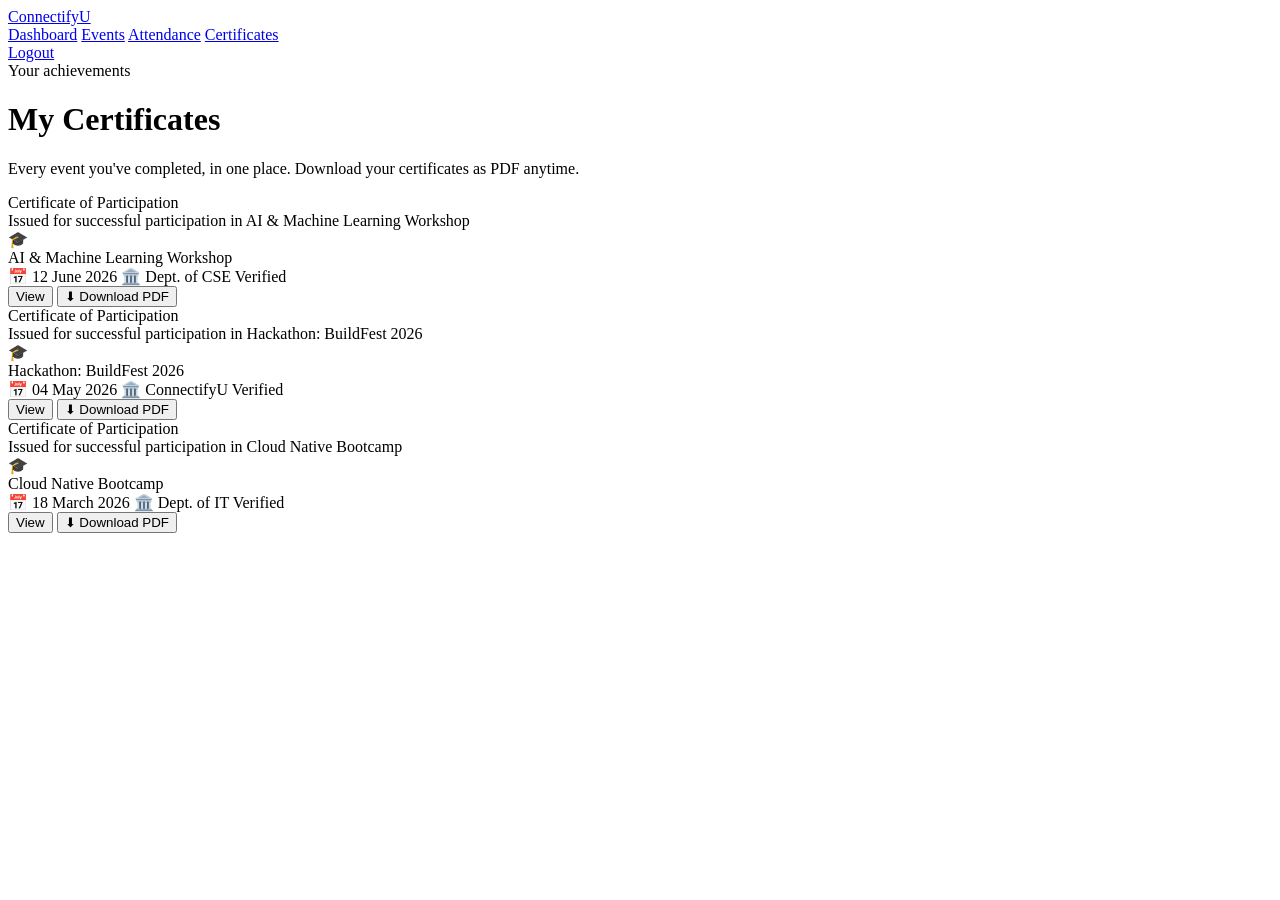
==== frontend/pages/certificates.html @ 4837ab47 "landing page" ====
<!DOCTYPE html>
<html lang="en">
<head>
  <meta charset="UTF-8" />
  <meta name="viewport" content="width=device-width, initial-scale=1.0" />
  <title>My Certificates — ConnectifyU</title>
  <link rel="preconnect" href="https://fonts.googleapis.com" />
  <link rel="preconnect" href="https://fonts.gstatic.com" crossorigin />
  <link href="https://fonts.googleapis.com/css2?family=Inter:wght@400;500;600;700&family=Playfair+Display:wght@600;700&display=swap" rel="stylesheet" />
  <link rel="stylesheet" href="../styles/forms.css" />
</head>
<body>
  <nav class="cc-nav">
    <a class="cc-brand" href="../index.html">
      <span class="cc-brand-dot"></span> ConnectifyU
    </a>
    <div class="cc-nav-links">
      <a href="./organiser-dashboard.html">Dashboard</a>
      <a href="./create-event.html">Events</a>
      <a href="./checkin.html">Attendance</a>
      <a class="active" href="./certificates.html">Certificates</a>
    </div>
    <div class="cc-nav-links">
      <a href="../index.html" class="cc-btn cc-btn-ghost cc-btn-sm" onclick="if(typeof auth!=='undefined')auth.logout()">Logout</a>
    </div>
  </nav>

  <main class="cc-page">
    <header class="cc-page-header">
      <div class="cc-eyebrow">Your achievements</div>
      <h1 class="cc-page-title">My Certificates</h1>
      <p class="cc-page-sub">
        Every event you've completed, in one place. Download your certificates as PDF anytime.
      </p>
    </header>

    <!-- Loading skeleton -->
    <div id="loadingState" class="cc-cert-list" aria-busy="true" aria-label="Loading certificates">
      <div class="cc-cert-card" style="gap:0">
        <div class="cc-skeleton" style="width:40px;height:40px;border-radius:50%;flex-shrink:0;margin-right:18px"></div>
        <div style="flex:1">
          <div class="cc-skeleton" style="height:16px;width:55%;margin-bottom:10px"></div>
          <div class="cc-skeleton" style="height:12px;width:35%"></div>
        </div>
        <div style="display:flex;gap:8px;flex-shrink:0">
          <div class="cc-skeleton" style="height:30px;width:52px;border-radius:8px"></div>
          <div class="cc-skeleton" style="height:30px;width:100px;border-radius:8px"></div>
        </div>
      </div>
      <div class="cc-cert-card" style="gap:0">
        <div class="cc-skeleton" style="width:40px;height:40px;border-radius:50%;flex-shrink:0;margin-right:18px"></div>
        <div style="flex:1">
          <div class="cc-skeleton" style="height:16px;width:65%;margin-bottom:10px"></div>
          <div class="cc-skeleton" style="height:12px;width:40%"></div>
        </div>
        <div style="display:flex;gap:8px;flex-shrink:0">
          <div class="cc-skeleton" style="height:30px;width:52px;border-radius:8px"></div>
          <div class="cc-skeleton" style="height:30px;width:100px;border-radius:8px"></div>
        </div>
      </div>
    </div>

    <!-- Certificate list -->
    <div id="certList" class="cc-cert-list" hidden aria-label="Certificate list"></div>

    <!-- Empty state — copy matches Requirement 7.2 exactly -->
    <div id="emptyState" class="cc-empty" hidden role="status">
      <div class="cc-empty-icon" aria-hidden="true">🎓</div>
      <div class="cc-empty-title">No certificates yet</div>
      <p class="cc-empty-text">
        Attend and complete an event to earn your first certificate. They'll show up right here.
      </p>
    </div>
  </main>

  <!-- Certificate preview modal -->
  <div id="certModal" class="cc-cert-modal-overlay" hidden role="dialog"
       aria-modal="true" aria-labelledby="certModalTitle">
    <div class="cc-cert-modal">
      <div class="cc-cert-modal-header">
        <span class="cc-cert-modal-title" id="certModalTitle">Certificate Preview</span>
        <button class="cc-cert-modal-close" onclick="closeCertModal()"
                aria-label="Close certificate preview">✕</button>
      </div>
      <div class="cc-cert-modal-body" id="certModalBody"></div>
    </div>
  </div>

  <div id="toast" class="cc-toast" role="status" aria-live="polite"></div>

  <script src="../scripts/api.js"></script>
  <script src="../scripts/auth.js"></script>
  <script>
    const MOCK = true;
    const MOCK_DATA = [
      { id: 'c1', event_title: 'AI & Machine Learning Workshop', event_date: '12 June 2026', issuing_dept: 'Dept. of CSE', cert_id: 'CERT-2026-001' },
      { id: 'c2', event_title: 'Hackathon: BuildFest 2026',      event_date: '04 May 2026',  issuing_dept: 'ConnectifyU',  cert_id: 'CERT-2026-002' },
      { id: 'c3', event_title: 'Cloud Native Bootcamp',          event_date: '18 March 2026', issuing_dept: 'Dept. of IT', cert_id: 'CERT-2026-003' },
    ];

    function showToast(msg, type) {
      const t = document.getElementById('toast');
      if (!t) return;
      t.textContent = msg;
      t.className = 'cc-toast show' + (type ? ' ' + type : '');
      clearTimeout(t._tid);
      t._tid = setTimeout(() => { t.className = 'cc-toast'; }, 3000);
    }

    async function load() {
      const loading = document.getElementById('loadingState');
      const list    = document.getElementById('certList');
      const empty   = document.getElementById('emptyState');

      loading.hidden = false;
      list.hidden    = true;
      empty.hidden   = true;

      let certs = [];
      try {
        if (MOCK) {
          await new Promise(r => setTimeout(r, 600));
          certs = MOCK_DATA;
        } else {
          /* When api.js is wired: certs = await api.get('/api/certificates'); */
          const token = typeof auth !== 'undefined' ? auth.getToken() : null;
          const res = await fetch('/api/certificates', {
            headers: token ? { 'Authorization': 'Bearer ' + token } : {}
          });
          if (!res.ok) throw new Error('Failed to load certificates');
          certs = await res.json();
        }
      } catch (err) {
        console.error(err);
        showToast('Could not load certificates.', 'error');
        certs = [];
      } finally {
        loading.hidden = true;
      }

      if (!certs.length) {
        empty.hidden = false;
        return;
      }

      list.hidden = false;
      list.innerHTML = certs.map(c => {
        const downloadUrl = MOCK ? '#' : `/api/certificates/${c.id}/download`;
        const viewUrl     = downloadUrl;
        return `
          <article class="cc-cert-card" aria-label="Certificate for ${c.event_title}">
            <div class="cc-cert-overlay" aria-hidden="true">
              <div class="cc-cert-overlay-title">Certificate of Participation</div>
              <div class="cc-cert-overlay-desc">Issued for successful participation in ${escHtml(c.event_title)}</div>
            </div>
            <div class="cc-cert-icon" aria-hidden="true">🎓</div>
            <div class="cc-cert-body">
              <div class="cc-cert-event">${escHtml(c.event_title)}</div>
              <div class="cc-cert-meta">
                <span>📅 ${escHtml(c.event_date || c.event_date)}</span>
                ${c.issuing_dept ? `<span>🏛️ ${escHtml(c.issuing_dept)}</span>` : ''}
                <span class="cc-badge">Verified</span>
              </div>
            </div>
            <div class="cc-cert-actions">
              <button
                class="cc-btn cc-btn-ghost cc-btn-sm"
                onclick="viewCert('${c.id}', '${escAttr(viewUrl)}')"
                aria-label="View certificate for ${escAttr(c.event_title)}">
                View
              </button>
              <button
                class="cc-btn cc-btn-primary cc-btn-sm"
                onclick="downloadCert('${c.id}', '${escAttr(c.cert_id || c.id)}', '${escAttr(downloadUrl)}')"
                aria-label="Download PDF for ${escAttr(c.event_title)}">
                ⬇ Download PDF
              </button>
            </div>
          </article>
        `;
      }).join('');
    }

    function viewCert(id, url) {
      const modal   = document.getElementById('certModal');
      const body    = document.getElementById('certModalBody');
      const titleEl = document.getElementById('certModalTitle');
      if (!modal) return;

      if (MOCK) {
        const cert = MOCK_DATA.find(c => c.id === id);
        titleEl.textContent = cert ? cert.event_title : 'Certificate Preview';
        body.innerHTML = `
          <div class="cc-cert-mock-preview">
            <div class="cert-icon">🎓</div>
            <div class="cert-title">${cert ? escHtml(cert.event_title) : 'Certificate of Completion'}</div>
            <div class="cert-meta">
              ${cert ? `📅 ${escHtml(cert.event_date)}<br>` : ''}
              ${cert && cert.issuing_dept ? `🏛️ ${escHtml(cert.issuing_dept)}<br>` : ''}
              ${cert ? `<span style="color:var(--c-primary);font-weight:600;margin-top:8px;display:inline-block">${escHtml(cert.cert_id)}</span>` : ''}
            </div>
          </div>`;
      } else {
        titleEl.textContent = 'Certificate Preview';
        body.innerHTML = `<iframe src="${escAttr(url)}" title="Certificate PDF preview"></iframe>`;
      }

      /* Show modal */
      modal.hidden = false;
      modal.classList.add('is-open');
      document.body.style.overflow = 'hidden';

      /* Focus close button for accessibility */
      const closeBtn = modal.querySelector('.cc-cert-modal-close');
      if (closeBtn) setTimeout(() => closeBtn.focus(), 50);
    }

    function closeCertModal() {
      const modal = document.getElementById('certModal');
      if (!modal) return;
      modal.hidden = true;
      modal.classList.remove('is-open');
      document.body.style.overflow = '';
    }

    /* Wire up overlay click and ESC — runs after DOM is ready */
    (function initModalListeners() {
      const modal = document.getElementById('certModal');
      if (!modal) return;

      /* Overlay click: close only when clicking the dark backdrop, not the modal box */
      modal.addEventListener('click', function (e) {
        if (e.target === modal) closeCertModal();
      });

      /* ESC key */
      document.addEventListener('keydown', function (e) {
        if (e.key === 'Escape' && !modal.hidden) {
          e.preventDefault();
          closeCertModal();
        }
      });
    })();

    function downloadCert(id, certId, url) {
      if (MOCK) { showToast('Download coming soon (mock)', ''); return; }
      /* Trigger browser download via hidden anchor */
      const a = document.createElement('a');
      a.href     = url;
      a.download = certId + '.pdf';
      document.body.appendChild(a);
      a.click();
      document.body.removeChild(a);
    }

    function escHtml(s) {
      return String(s).replace(/&/g,'&amp;').replace(/</g,'&lt;')
                      .replace(/>/g,'&gt;').replace(/"/g,'&quot;');
    }
    function escAttr(s) {
      return String(s).replace(/'/g,'&#39;').replace(/"/g,'&quot;');
    }

    load();
  </script>
</body>
</html>
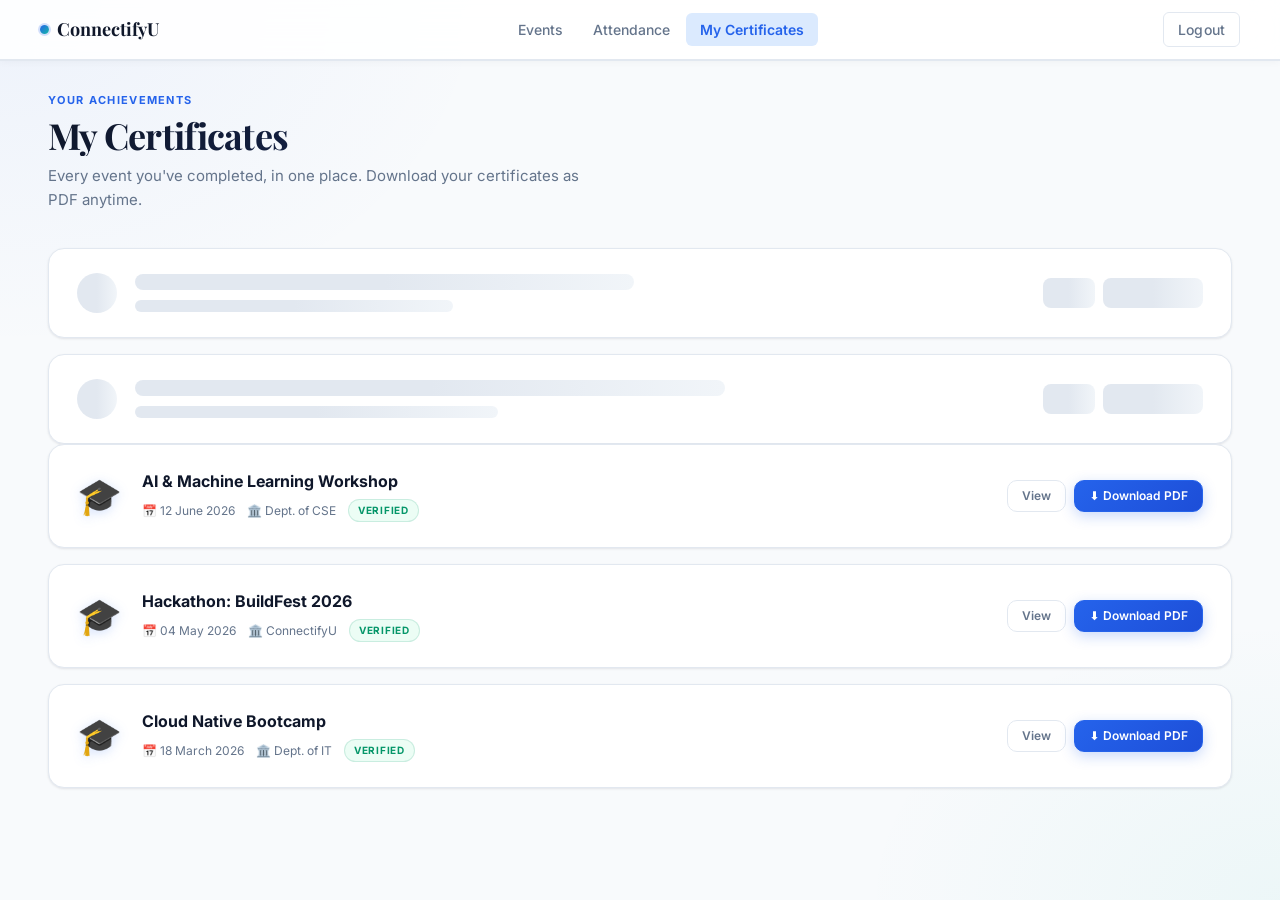
==== commit 0b8f471f: "i have added organiser dashboard and also depatch report and create event                           " ====
--- a/frontend/pages/certificates.html
+++ b/frontend/pages/certificates.html
@@ -15,10 +15,9 @@
       <span class="cc-brand-dot"></span> ConnectifyU
     </a>
     <div class="cc-nav-links">
-      <a href="./organiser-dashboard.html">Dashboard</a>
-      <a href="./create-event.html">Events</a>
+      <a href="../index.html">Events</a>
       <a href="./checkin.html">Attendance</a>
-      <a class="active" href="./certificates.html">Certificates</a>
+      <a class="active" href="./certificates.html">My Certificates</a>
     </div>
     <div class="cc-nav-links">
       <a href="../index.html" class="cc-btn cc-btn-ghost cc-btn-sm" onclick="if(typeof auth!=='undefined')auth.logout()">Logout</a>
--- a/frontend/styles/forms.css
+++ b/frontend/styles/forms.css
@@ -0,0 +1,975 @@
+/* ============================================================
+   ConnectifyU — Base Design System (forms.css)
+   Color tokens, typography, nav, page layout, cards,
+   stats, tables, buttons, form controls, badges, toasts.
+   All other stylesheets (dashboard.css, events.css) build on top.
+   ============================================================ */
+
+/* ---------- Reset ---------- */
+*, *::before, *::after { box-sizing: border-box; margin: 0; padding: 0; }
+a { color: inherit; text-decoration: none; }
+button { font: inherit; cursor: pointer; }
+img { display: block; max-width: 100%; }
+
+/* ---------- Design tokens ---------- */
+:root {
+  /* Brand palette */
+  --c-primary:       #2563EB;
+  --c-primary-dark:  #1D4ED8;
+  --c-primary-light: #DBEAFE;
+  --c-secondary:     #14B8A6;
+  --c-secondary-dark:#0D9488;
+  --c-accent:        #8B5CF6;
+  --c-accent-bg:     #EDE9FE;
+  --c-deep:          #0F172A;
+
+  /* Surfaces & borders */
+  --c-bg:      #F8FAFC;
+  --c-surface: #FFFFFF;
+  --c-border:  #E2E8F0;
+
+  /* Text */
+  --c-text:       #0F172A;
+  --c-text-muted: #64748B;
+
+  /* Semantic */
+  --c-success:    #059669;
+  --c-success-bg: #ECFDF5;
+  --c-danger:     #DC2626;
+  --c-danger-bg:  #FEF2F2;
+  --c-warning:    #D97706;
+  --c-warning-bg: #FFFBEB;
+  --c-info:       #2563EB;
+  --c-info-bg:    #EFF6FF;
+
+  /* Radii */
+  --radius-sm: 6px;
+  --radius-md: 10px;
+  --radius-lg: 16px;
+  --radius-xl: 22px;
+
+  /* Shadows */
+  --shadow-sm:      0 1px 3px rgba(15,23,42,.06), 0 1px 2px rgba(15,23,42,.04);
+  --shadow-md:      0 4px 16px rgba(15,23,42,.08), 0 2px 6px rgba(15,23,42,.04);
+  --shadow-lg:      0 12px 32px rgba(15,23,42,.10), 0 4px 12px rgba(15,23,42,.06);
+  --shadow-primary: 0 4px 14px rgba(37,99,235,.25);
+  --shadow-teal:    0 4px 14px rgba(20,184,166,.25);
+
+  /* Typography */
+  --font-display: 'Playfair Display', Georgia, serif;
+  --font-body:    'Inter', system-ui, sans-serif;
+}
+
+/* ---------- Base ---------- */
+html { font-size: 16px; -webkit-font-smoothing: antialiased; }
+body {
+  font-family: var(--font-body);
+  background: var(--c-bg);
+  color: var(--c-text);
+  line-height: 1.5;
+  min-height: 100vh;
+  background-image:
+    radial-gradient(ellipse 700px 500px at 0% 0%, rgba(37,99,235,.05) 0%, transparent 70%),
+    radial-gradient(ellipse 600px 400px at 100% 100%, rgba(20,184,166,.05) 0%, transparent 70%);
+  background-attachment: fixed;
+}
+
+/* ---------- Navigation ---------- */
+.cc-nav {
+  position: sticky;
+  top: 0;
+  z-index: 100;
+  background: rgba(255,255,255,.88);
+  backdrop-filter: blur(16px);
+  -webkit-backdrop-filter: blur(16px);
+  border-bottom: 1px solid var(--c-border);
+  display: flex;
+  align-items: center;
+  justify-content: space-between;
+  gap: 24px;
+  padding: 0 40px;
+  height: 60px;
+  box-shadow: 0 1px 0 var(--c-border), 0 2px 8px rgba(15,23,42,.04);
+}
+
+.cc-brand {
+  font-family: var(--font-display);
+  font-size: 18px;
+  font-weight: 700;
+  color: var(--c-deep);
+  display: flex;
+  align-items: center;
+  gap: 8px;
+  white-space: nowrap;
+  flex-shrink: 0;
+}
+
+.cc-brand-dot {
+  width: 9px;
+  height: 9px;
+  border-radius: 50%;
+  background: linear-gradient(135deg, var(--c-primary), var(--c-secondary));
+  display: inline-block;
+  flex-shrink: 0;
+  box-shadow: 0 0 0 2px rgba(37,99,235,.2);
+}
+
+.cc-nav-links {
+  display: flex;
+  align-items: center;
+  gap: 2px;
+}
+
+.cc-nav-links a {
+  font-size: 14px;
+  font-weight: 500;
+  color: var(--c-text-muted);
+  padding: 6px 14px;
+  border-radius: var(--radius-sm);
+  transition: color .15s, background .15s;
+}
+.cc-nav-links a:hover  { color: var(--c-deep); background: var(--c-primary-light); }
+.cc-nav-links a.active {
+  color: var(--c-primary);
+  background: var(--c-primary-light);
+  font-weight: 600;
+}
+
+/* ---------- Page shell ---------- */
+.cc-page {
+  width: 100%;
+  max-width: 100%;
+  padding: 32px 48px 72px;
+}
+
+/* ---------- Page header ---------- */
+.cc-page-header { margin-bottom: 36px; }
+
+.cc-eyebrow {
+  font-size: 11px;
+  font-weight: 700;
+  text-transform: uppercase;
+  letter-spacing: 0.12em;
+  color: var(--c-primary);
+  margin-bottom: 6px;
+}
+
+.cc-page-title {
+  font-family: var(--font-display);
+  font-size: 36px;
+  font-weight: 700;
+  line-height: 1.15;
+  letter-spacing: -0.02em;
+  background: linear-gradient(135deg, var(--c-deep) 0%, #1e3a8a 100%);
+  -webkit-background-clip: text;
+  -webkit-text-fill-color: transparent;
+  background-clip: text;
+}
+
+.cc-page-sub {
+  font-size: 15px;
+  color: var(--c-text-muted);
+  margin-top: 8px;
+  max-width: 560px;
+  line-height: 1.6;
+}
+
+/* ---------- Cards ---------- */
+.cc-card {
+  background: var(--c-surface);
+  border: 1px solid var(--c-border);
+  border-radius: var(--radius-lg);
+  padding: 28px;
+  box-shadow: var(--shadow-sm);
+  margin-bottom: 20px;
+  transition: box-shadow .2s ease, transform .2s ease;
+}
+.cc-card:hover { box-shadow: var(--shadow-md); }
+
+.cc-card-title {
+  font-family: var(--font-display);
+  font-size: 20px;
+  font-weight: 600;
+  color: var(--c-deep);
+  margin-bottom: 4px;
+}
+
+.cc-card-sub {
+  font-size: 13px;
+  color: var(--c-text-muted);
+  margin-bottom: 20px;
+  line-height: 1.6;
+}
+
+/* ---------- Stat boxes ---------- */
+.cc-stats {
+  display: grid;
+  grid-template-columns: repeat(auto-fit, minmax(180px, 1fr));
+  gap: 16px;
+  margin-bottom: 24px;
+}
+
+.cc-stat {
+  background: var(--c-surface);
+  border: 1px solid var(--c-border);
+  border-radius: var(--radius-lg);
+  padding: 22px 24px;
+  box-shadow: var(--shadow-sm);
+  position: relative;
+  overflow: hidden;
+  transition: box-shadow .2s ease, transform .2s ease;
+}
+.cc-stat:hover { box-shadow: var(--shadow-md); transform: translateY(-2px); }
+.cc-stat::before {
+  content: "";
+  position: absolute;
+  left: 0; top: 0; bottom: 0;
+  width: 4px;
+  background: linear-gradient(180deg, var(--c-primary), var(--c-secondary));
+}
+.cc-stat.stat-teal::before   { background: linear-gradient(180deg, var(--c-secondary), #06b6d4); }
+.cc-stat.stat-purple::before { background: linear-gradient(180deg, var(--c-accent), #6366f1); }
+.cc-stat.stat-green::before  { background: linear-gradient(180deg, var(--c-success), #10b981); }
+
+.cc-stat-label {
+  font-size: 11px;
+  font-weight: 700;
+  text-transform: uppercase;
+  letter-spacing: 0.09em;
+  color: var(--c-text-muted);
+  margin-bottom: 10px;
+}
+.cc-stat-value {
+  font-family: var(--font-display);
+  font-size: 34px;
+  font-weight: 700;
+  color: var(--c-deep);
+  line-height: 1;
+}
+.cc-stat-delta { font-size: 11px; color: var(--c-success); margin-top: 8px; font-weight: 500; }
+
+/* ---------- Table ---------- */
+.cc-table-wrap {
+  border: 1px solid var(--c-border);
+  border-radius: var(--radius-lg);
+  overflow: hidden;
+  box-shadow: var(--shadow-sm);
+}
+
+.cc-table { width: 100%; border-collapse: collapse; }
+
+.cc-table th {
+  background: #F8FAFC;
+  font-size: 11px;
+  font-weight: 700;
+  text-transform: uppercase;
+  letter-spacing: 0.07em;
+  color: var(--c-text-muted);
+  padding: 12px 20px;
+  text-align: left;
+  border-bottom: 1px solid var(--c-border);
+}
+.cc-table td {
+  padding: 14px 20px;
+  font-size: 14px;
+  border-bottom: 1px solid var(--c-border);
+  vertical-align: middle;
+}
+.cc-table tbody tr:last-child td { border-bottom: none; }
+.cc-table tbody tr:hover { background: #F8FAFC; transition: background .12s; }
+.cc-table .row-title { font-weight: 600; color: var(--c-deep); }
+
+/* ---------- Buttons ---------- */
+.cc-btn {
+  display: inline-flex;
+  align-items: center;
+  justify-content: center;
+  gap: 6px;
+  font-size: 14px;
+  font-weight: 600;
+  padding: 10px 20px;
+  border-radius: var(--radius-md);
+  border: 1px solid transparent;
+  cursor: pointer;
+  transition: all 0.2s cubic-bezier(0.4, 0, 0.2, 1);
+  white-space: nowrap;
+  text-decoration: none;
+  letter-spacing: 0.01em;
+}
+
+.cc-btn-primary {
+  background: linear-gradient(135deg, var(--c-primary) 0%, #1D4ED8 100%);
+  color: #fff;
+  border-color: var(--c-primary);
+  box-shadow: var(--shadow-primary);
+}
+.cc-btn-primary:hover {
+  background: linear-gradient(135deg, var(--c-primary-dark) 0%, #1e40af 100%);
+  border-color: var(--c-primary-dark);
+  box-shadow: 0 6px 20px rgba(37,99,235,.35);
+  transform: translateY(-2px);
+}
+.cc-btn-primary:active { transform: translateY(0); }
+
+.cc-btn-ghost {
+  background: transparent;
+  color: var(--c-text-muted);
+  border-color: var(--c-border);
+}
+.cc-btn-ghost:hover {
+  background: var(--c-primary-light);
+  border-color: rgba(37,99,235,.3);
+  color: var(--c-primary);
+  transform: translateY(-2px);
+}
+.cc-btn-ghost:active { transform: translateY(0); }
+
+.cc-btn-teal {
+  background: linear-gradient(135deg, var(--c-secondary) 0%, var(--c-secondary-dark) 100%);
+  color: #fff;
+  border-color: var(--c-secondary);
+  box-shadow: var(--shadow-teal);
+}
+.cc-btn-teal:hover {
+  box-shadow: 0 6px 20px rgba(20,184,166,.35);
+  transform: translateY(-2px);
+}
+
+.cc-btn-sm { font-size: 12px; padding: 6px 14px; }
+
+.cc-btn:disabled {
+  opacity: 0.45;
+  cursor: not-allowed;
+  pointer-events: none;
+  transform: none;
+  box-shadow: none;
+}
+
+/* ---------- Loading button spinner ---------- */
+.cc-btn.loading {
+  position: relative;
+  color: transparent !important;
+  pointer-events: none;
+  transform: none !important;
+}
+.cc-btn.loading::after {
+  content: "";
+  position: absolute;
+  width: 15px; height: 15px;
+  border: 2px solid rgba(255,255,255,.35);
+  border-top-color: #fff;
+  border-radius: 50%;
+  animation: cc-spin .55s linear infinite;
+}
+.cc-btn-ghost.loading::after {
+  border-color: rgba(37,99,235,.2);
+  border-top-color: var(--c-primary);
+}
+
+/* ---------- Icon buttons ----------
+   .icon-btn  = class used in JS-generated HTML (organiser.js)
+   .cc-icon-btn = design-system name
+   Single definition covers both — no duplication in dashboard.css. ---------- */
+.icon-btn,
+.cc-icon-btn {
+  width: 32px; height: 32px;
+  border-radius: var(--radius-sm);
+  border: 1px solid var(--c-border);
+  background: var(--c-surface);
+  color: var(--c-text-muted);
+  display: inline-flex;
+  align-items: center;
+  justify-content: center;
+  cursor: pointer;
+  transition: all .15s ease;
+  font-size: 14px;
+}
+.icon-btn:hover,
+.cc-icon-btn:hover {
+  border-color: var(--c-primary);
+  color: var(--c-primary);
+  background: var(--c-primary-light);
+  transform: scale(1.05);
+}
+.icon-btn.danger:hover,
+.cc-icon-btn.danger:hover {
+  border-color: var(--c-danger);
+  color: var(--c-danger);
+  background: var(--c-danger-bg);
+}
+.cc-icon-btn[aria-pressed="true"] {
+  border-color: var(--c-primary);
+  color: var(--c-primary);
+  background: var(--c-primary-light);
+}
+
+/* ---------- Form elements ---------- */
+.cc-form-grid {
+  display: grid;
+  grid-template-columns: repeat(2, 1fr);
+  gap: 20px;
+}
+
+.cc-field { display: flex; flex-direction: column; gap: 6px; }
+.cc-field.full { grid-column: 1 / -1; }
+
+.cc-label {
+  font-size: 13px;
+  font-weight: 600;
+  color: var(--c-text);
+  letter-spacing: 0.01em;
+}
+.cc-label .req { color: var(--c-primary); margin-left: 2px; }
+
+.cc-input,
+.cc-select,
+.cc-textarea {
+  width: 100%;
+  font-family: var(--font-body);
+  font-size: 14px;
+  color: var(--c-text);
+  background: var(--c-surface);
+  border: 1.5px solid var(--c-border);
+  border-radius: var(--radius-md);
+  padding: 10px 14px;
+  transition: border-color .15s, box-shadow .15s, background .15s;
+  outline: none;
+}
+.cc-input:focus,
+.cc-select:focus,
+.cc-textarea:focus {
+  border-color: var(--c-primary);
+  box-shadow: 0 0 0 4px rgba(37,99,235,.15);
+  background: #FAFCFF;
+}
+.cc-input:hover:not(:focus),
+.cc-select:hover:not(:focus),
+.cc-textarea:hover:not(:focus) {
+  border-color: #cbd5e1;
+}
+.cc-input.invalid,
+.cc-select.invalid,
+.cc-textarea.invalid {
+  border-color: var(--c-danger);
+  box-shadow: 0 0 0 4px rgba(220,38,38,.12);
+}
+
+.cc-select {
+  appearance: none;
+  background-image: url("data:image/svg+xml,%3Csvg xmlns='http://www.w3.org/2000/svg' width='12' height='8' fill='none'%3E%3Cpath d='M1 1l5 5 5-5' stroke='%2364748B' stroke-width='1.5' stroke-linecap='round' stroke-linejoin='round'/%3E%3C/svg%3E");
+  background-repeat: no-repeat;
+  background-position: right 14px center;
+  padding-right: 38px;
+  cursor: pointer;
+}
+
+.cc-textarea { resize: vertical; min-height: 90px; line-height: 1.6; }
+
+.cc-hint {
+  font-size: 12px;
+  color: var(--c-text-muted);
+  margin-top: 2px;
+}
+
+.cc-error-msg {
+  font-size: 12px;
+  color: var(--c-danger);
+  display: none;
+  align-items: center;
+  gap: 5px;
+  margin-top: 3px;
+  font-weight: 500;
+}
+.cc-error-msg::before { content: "⚠ "; }
+
+.cc-field.has-error .cc-error-msg { display: flex; }
+.cc-field.has-error .cc-input,
+.cc-field.has-error .cc-select,
+.cc-field.has-error .cc-textarea {
+  border-color: var(--c-danger);
+  box-shadow: 0 0 0 4px rgba(220,38,38,.12);
+}
+
+/* ---------- Form actions footer ---------- */
+.cc-form-actions {
+  display: flex;
+  justify-content: flex-end;
+  gap: 10px;
+  margin-top: 28px;
+  padding-top: 20px;
+  border-top: 1px solid var(--c-border);
+  align-items: center;
+}
+
+/* ---------- File upload ---------- */
+.cc-upload {
+  display: flex;
+  flex-direction: column;
+  align-items: center;
+  justify-content: center;
+  gap: 8px;
+  border: 2px dashed var(--c-border);
+  border-radius: var(--radius-lg);
+  padding: 44px 24px;
+  cursor: pointer;
+  transition: border-color .15s, background .15s;
+  text-align: center;
+  background: #FAFCFF;
+}
+.cc-upload:hover {
+  border-color: var(--c-primary);
+  background: var(--c-primary-light);
+}
+.cc-upload input { display: none; }
+.cc-upload-icon { font-size: 32px; }
+.cc-upload-text { font-size: 14px; font-weight: 600; color: var(--c-deep); }
+.cc-upload-hint { font-size: 12px; color: var(--c-text-muted); }
+
+.cc-poster-preview {
+  display: none;
+  margin-top: 16px;
+  max-height: 220px;
+  border-radius: var(--radius-md);
+  border: 1px solid var(--c-border);
+  object-fit: cover;
+  box-shadow: var(--shadow-sm);
+  width: 100%;
+}
+
+/* ---------- Speaker row ---------- */
+.cc-speaker-row {
+  display: flex;
+  gap: 20px;
+  align-items: flex-start;
+}
+
+.cc-speaker-avatar {
+  width: 80px;
+  height: 80px;
+  flex-shrink: 0;
+  border-radius: 50%;
+  border: 2px dashed var(--c-border);
+  display: flex;
+  align-items: center;
+  justify-content: center;
+  font-size: 11px;
+  color: var(--c-text-muted);
+  cursor: pointer;
+  text-align: center;
+  overflow: hidden;
+  transition: border-color .15s, background .15s;
+}
+.cc-speaker-avatar:hover {
+  border-color: var(--c-primary);
+  background: var(--c-primary-light);
+}
+
+/* ---------- Progress bar ---------- */
+.cc-progress {
+  height: 8px;
+  background: #E2E8F0;
+  border-radius: 99px;
+  overflow: hidden;
+}
+.cc-progress-fill {
+  height: 100%;
+  background: linear-gradient(90deg, var(--c-primary) 0%, var(--c-secondary) 100%);
+  border-radius: 99px;
+  transition: width .5s cubic-bezier(0.4, 0, 0.2, 1);
+}
+
+/* ---------- Status badges (.cc-badge) ---------- */
+.cc-badge {
+  font-size: 10px;
+  font-weight: 700;
+  text-transform: uppercase;
+  letter-spacing: 0.07em;
+  padding: 3px 9px;
+  border-radius: 99px;
+  background: var(--c-success-bg);
+  color: var(--c-success);
+  border: 1px solid rgba(5,150,105,.15);
+}
+
+/* ---------- Status pills ----------
+   .status     = class emitted by organiser.js (JS-generated HTML)
+   .cc-status  = design-system name
+   Single definition covers both — no duplication in dashboard.css. ---------- */
+.status,
+.cc-status {
+  font-size: 11px;
+  font-weight: 700;
+  text-transform: uppercase;
+  letter-spacing: 0.07em;
+  padding: 4px 10px;
+  border-radius: 99px;
+  display: inline-flex;
+  align-items: center;
+  gap: 5px;
+}
+.status::before,
+.cc-status::before {
+  content: "";
+  width: 6px; height: 6px;
+  border-radius: 50%;
+  background: currentColor;
+  flex-shrink: 0;
+}
+.status.live,
+.cc-status.live     { background: var(--c-success-bg); color: var(--c-success); border: 1px solid rgba(5,150,105,.2); }
+.status.upcoming,
+.cc-status.upcoming { background: var(--c-info-bg);    color: var(--c-info);    border: 1px solid rgba(37,99,235,.2); }
+.status.ended,
+.cc-status.ended    { background: #F1F5F9; color: var(--c-text-muted); border: 1px solid var(--c-border); }
+.status.draft,
+.cc-status.draft    { background: var(--c-warning-bg); color: var(--c-warning); border: 1px solid rgba(217,119,6,.2); }
+.status.cancelled,
+.cc-status.cancelled{ background: var(--c-danger-bg);  color: var(--c-danger);  border: 1px solid rgba(220,38,38,.2); }
+.status.live::before,
+.cc-status.live::before { animation: cc-pulse 1.5s ease-in-out infinite; }
+
+/* ---------- Toast ---------- */
+.cc-toast {
+  position: fixed;
+  bottom: 28px;
+  left: 50%;
+  transform: translateX(-50%) translateY(16px);
+  background: #0F172A;
+  color: #fff;
+  font-size: 14px;
+  font-weight: 500;
+  padding: 13px 24px;
+  border-radius: var(--radius-lg);
+  box-shadow: 0 8px 24px rgba(15,23,42,.2);
+  opacity: 0;
+  pointer-events: none;
+  transition: opacity .22s cubic-bezier(0.4,0,0.2,1), transform .22s cubic-bezier(0.4,0,0.2,1);
+  white-space: nowrap;
+  z-index: 9999;
+  letter-spacing: 0.01em;
+}
+.cc-toast.show    { opacity: 1; transform: translateX(-50%) translateY(0); }
+.cc-toast.success { background: linear-gradient(135deg, var(--c-success), #10b981); }
+.cc-toast.error   { background: linear-gradient(135deg, var(--c-danger), #ef4444); }
+
+/* ---------- Empty state ---------- */
+.cc-empty {
+  text-align: center;
+  padding: 64px 24px;
+  color: var(--c-text-muted);
+}
+.cc-empty-icon  { font-size: 48px; margin-bottom: 16px; }
+.cc-empty-title { font-family: var(--font-display); font-size: 22px; color: var(--c-deep); margin-bottom: 8px; }
+.cc-empty-text  { font-size: 14px; max-width: 360px; margin: 0 auto; }
+
+/* ---------- Skeleton loading ---------- */
+.cc-skeleton {
+  background: linear-gradient(90deg, #E2E8F0 25%, #F1F5F9 50%, #E2E8F0 75%);
+  background-size: 200% 100%;
+  animation: cc-shimmer 1.4s ease-in-out infinite;
+  border-radius: var(--radius-md);
+  display: block;
+}
+
+/* ---------- Certificates ---------- */
+.cc-cert-list { display: flex; flex-direction: column; gap: 16px; }
+
+.cc-cert-card {
+  background: var(--c-surface);
+  border: 1px solid var(--c-border);
+  border-radius: var(--radius-lg);
+  padding: 24px 28px;
+  display: flex;
+  align-items: center;
+  gap: 20px;
+  box-shadow: var(--shadow-sm);
+  transition: box-shadow .25s ease, transform .25s ease, border-color .25s ease, filter .25s ease;
+  cursor: default;
+  position: relative;
+  overflow: hidden;
+}
+.cc-cert-card:hover {
+  box-shadow: 0 8px 28px rgba(37,99,235,.14), 0 2px 8px rgba(15,23,42,.06);
+  border-color: rgba(37,99,235,.3);
+  transform: scale(1.02);
+  filter: brightness(1.02);
+}
+
+.cc-cert-icon {
+  font-size: 36px;
+  flex-shrink: 0;
+  filter: drop-shadow(0 2px 6px rgba(37,99,235,.2));
+  transition: transform .25s ease;
+}
+.cc-cert-card:hover .cc-cert-icon { transform: scale(1.15) rotate(-4deg); }
+
+.cc-cert-body   { flex: 1; min-width: 0; }
+.cc-cert-event  { font-weight: 700; color: var(--c-deep); font-size: 16px; margin-bottom: 6px; }
+.cc-cert-meta   { display: flex; align-items: center; gap: 12px; flex-wrap: wrap; font-size: 12px; color: var(--c-text-muted); }
+.cc-cert-actions{ display: flex; gap: 8px; flex-shrink: 0; z-index: 2; position: relative; }
+
+/* Hover overlay */
+.cc-cert-overlay {
+  position: absolute;
+  inset: 0;
+  background: linear-gradient(135deg, rgba(15,23,42,.82) 0%, rgba(30,58,138,.78) 100%);
+  display: flex;
+  flex-direction: column;
+  align-items: center;
+  justify-content: center;
+  gap: 6px;
+  padding: 20px 28px;
+  opacity: 0;
+  transition: opacity .25s ease;
+  pointer-events: none;
+  border-radius: inherit;
+  z-index: 1;
+}
+.cc-cert-card:hover .cc-cert-overlay { opacity: 1; }
+.cc-cert-overlay-title {
+  font-family: var(--font-display);
+  font-size: 16px; font-weight: 700;
+  color: #fff; text-align: center; line-height: 1.3;
+}
+.cc-cert-overlay-desc {
+  font-size: 12px; color: rgba(255,255,255,.72);
+  text-align: center; line-height: 1.5; max-width: 320px;
+}
+
+/* Certificate preview modal */
+.cc-cert-modal-overlay {
+  position: fixed; inset: 0; z-index: 1000;
+  background: rgba(15,23,42,.6);
+  backdrop-filter: blur(6px);
+  display: flex; align-items: center; justify-content: center;
+  padding: 24px;
+}
+.cc-cert-modal-overlay.is-open { animation: cc-fade-in .2s ease; }
+.cc-cert-modal-overlay[hidden] { display: none !important; }
+
+.cc-cert-modal {
+  background: var(--c-surface);
+  border-radius: var(--radius-xl);
+  box-shadow: var(--shadow-lg);
+  width: 88vw; max-width: 960px;
+  height: 88vh;
+  display: flex; flex-direction: column;
+  overflow: hidden;
+}
+.cc-cert-modal-overlay.is-open .cc-cert-modal { animation: cc-slide-up .22s cubic-bezier(0.4,0,0.2,1); }
+
+.cc-cert-modal-header {
+  display: flex; align-items: center; justify-content: space-between;
+  padding: 18px 24px;
+  border-bottom: 1px solid var(--c-border);
+  flex-shrink: 0;
+}
+.cc-cert-modal-title {
+  font-family: var(--font-display); font-size: 18px; font-weight: 600;
+  color: var(--c-deep);
+}
+.cc-cert-modal-close {
+  width: 36px; height: 36px; border-radius: 50%;
+  border: 1px solid var(--c-border);
+  background: var(--c-surface);
+  display: flex; align-items: center; justify-content: center;
+  cursor: pointer; font-size: 16px; color: var(--c-text-muted);
+  transition: background .12s, color .12s;
+}
+.cc-cert-modal-close:hover { background: var(--c-danger-bg); color: var(--c-danger); }
+
+.cc-cert-modal-body { flex: 1; overflow: hidden; padding: 0; }
+.cc-cert-modal-body iframe { width: 100%; height: 100%; border: none; }
+.cc-cert-modal-body .cc-cert-mock-preview {
+  width: 100%; height: 100%;
+  display: flex; flex-direction: column; align-items: center; justify-content: center;
+  gap: 16px; padding: 40px;
+  background: linear-gradient(135deg, #EFF6FF 0%, #F0FDFA 100%);
+}
+.cc-cert-modal-body .cc-cert-mock-preview .cert-icon  { font-size: 72px; }
+.cc-cert-modal-body .cc-cert-mock-preview .cert-title {
+  font-family: var(--font-display); font-size: 28px; font-weight: 700;
+  color: var(--c-deep); text-align: center;
+}
+.cc-cert-modal-body .cc-cert-mock-preview .cert-meta {
+  font-size: 15px; color: var(--c-text-muted); text-align: center; line-height: 1.7;
+}
+
+/* ---------- Check-in ---------- */
+.cc-checkin-grid {
+  display: grid;
+  grid-template-columns: 1fr 1fr;
+  gap: 32px;
+  align-items: start;
+}
+
+.cc-video-wrap {
+  background: #0F172A;
+  border-radius: var(--radius-lg);
+  overflow: hidden;
+  aspect-ratio: 4/3;
+  position: relative;
+  box-shadow: var(--shadow-md);
+  border: 3px solid rgba(37,99,235,.2);
+}
+.cc-video-wrap video { width: 100%; height: 100%; object-fit: cover; }
+.cc-video-wrap::before,
+.cc-video-wrap::after {
+  content: "";
+  position: absolute;
+  width: 28px; height: 28px;
+  border: 3px solid var(--c-primary);
+  z-index: 2;
+  border-radius: 3px;
+}
+.cc-video-wrap::before { top: 12px; left: 12px; border-right: none; border-bottom: none; }
+.cc-video-wrap::after  { top: 12px; right: 12px; border-left: none; border-bottom: none; }
+
+.cc-status-list { display: flex; flex-direction: column; gap: 12px; }
+
+.cc-status-row {
+  display: flex;
+  align-items: flex-start;
+  gap: 12px;
+  padding: 14px 16px;
+  border-radius: var(--radius-md);
+  border: 1.5px solid var(--c-border);
+  background: #F8FAFC;
+  transition: background .25s ease, border-color .25s ease, transform .2s ease;
+}
+.cc-status-row.ok   { background: var(--c-success-bg); border-color: rgba(5,150,105,.25); transform: scale(1.01); }
+.cc-status-row.fail { background: var(--c-danger-bg);  border-color: rgba(220,38,38,.25); }
+
+.cc-status-dot {
+  font-size: 18px;
+  line-height: 1;
+  margin-top: 1px;
+  transition: transform .2s ease;
+}
+.cc-status-row.ok   .cc-status-dot { color: var(--c-success); transform: scale(1.2); }
+.cc-status-row.fail .cc-status-dot { color: var(--c-danger); }
+
+.cc-status-name   { font-weight: 600; font-size: 14px; color: var(--c-deep); }
+.cc-status-detail { font-size: 12px; color: var(--c-text-muted); margin-top: 2px; }
+
+/* Check-in result panels */
+.cc-result-success {
+  background: linear-gradient(135deg, var(--c-success-bg), #D1FAE5);
+  border: 1.5px solid rgba(5,150,105,.2);
+  border-radius: var(--radius-lg);
+  padding: 32px 24px;
+  text-align: center;
+  animation: cc-fade-in .3s ease;
+}
+.cc-result-fail {
+  background: linear-gradient(135deg, var(--c-danger-bg), #FEE2E2);
+  border: 1.5px solid rgba(220,38,38,.2);
+  border-radius: var(--radius-lg);
+  padding: 32px 24px;
+  text-align: center;
+  animation: cc-fade-in .3s ease;
+}
+.cc-result-icon  { font-size: 44px; margin-bottom: 12px; }
+.cc-result-title {
+  font-family: var(--font-display); font-size: 22px; font-weight: 700;
+  color: var(--c-deep); margin-bottom: 8px;
+}
+.cc-result-text  { font-size: 14px; color: var(--c-text-muted); line-height: 1.6; }
+
+/* Attendance window banner */
+.cc-window-banner {
+  background: linear-gradient(135deg, var(--c-info-bg), #DBEAFE);
+  border: 1.5px solid rgba(37,99,235,.2);
+  border-radius: var(--radius-md);
+  padding: 12px 16px;
+  font-size: 13px;
+  color: var(--c-primary);
+  display: flex;
+  align-items: center;
+  gap: 8px;
+  margin-bottom: 16px;
+  font-weight: 500;
+}
+
+/* ---------- Dispatch mentor cards ---------- */
+.cc-mentor-card {
+  display: flex;
+  align-items: center;
+  gap: 12px;
+  padding: 14px 16px;
+  border-radius: var(--radius-md);
+  border: 1.5px solid var(--c-border);
+  background: var(--c-surface);
+  cursor: pointer;
+  transition: all .15s ease;
+  user-select: none;
+}
+.cc-mentor-card:hover {
+  border-color: var(--c-primary);
+  background: var(--c-primary-light);
+  transform: translateY(-1px);
+  box-shadow: var(--shadow-sm);
+}
+.cc-mentor-card.selected {
+  border-color: var(--c-primary);
+  background: var(--c-primary-light);
+  box-shadow: 0 0 0 3px rgba(37,99,235,.12);
+}
+
+.cc-mentor-avatar {
+  width: 38px; height: 38px; border-radius: 50%;
+  background: linear-gradient(135deg, var(--c-primary), var(--c-secondary));
+  color: #fff; font-weight: 700; font-size: 14px;
+  display: flex; align-items: center; justify-content: center;
+  flex-shrink: 0;
+  box-shadow: 0 2px 6px rgba(37,99,235,.25);
+}
+.cc-mentor-name  { font-weight: 600; font-size: 13px; color: var(--c-deep); }
+.cc-mentor-dept  { font-size: 11px; color: var(--c-text-muted); margin-top: 2px; }
+.cc-mentor-check {
+  margin-left: auto;
+  width: 20px; height: 20px; border-radius: 50%;
+  border: 1.5px solid var(--c-border);
+  display: flex; align-items: center; justify-content: center;
+  font-size: 11px; color: transparent;
+  transition: all .15s ease;
+  flex-shrink: 0;
+}
+.cc-mentor-card.selected .cc-mentor-check {
+  background: var(--c-primary);
+  border-color: var(--c-primary);
+  color: #fff;
+  box-shadow: 0 1px 4px rgba(37,99,235,.3);
+}
+
+/* ---------- Keyframes (all defined once, here) ---------- */
+@keyframes cc-pulse   { 0%, 100% { opacity: 1; } 50% { opacity: 0.4; } }
+@keyframes cc-spin    { to { transform: rotate(360deg); } }
+@keyframes cc-shimmer { 0% { background-position: 200% 0; } 100% { background-position: -200% 0; } }
+@keyframes cc-fade-in { from { opacity: 0; } to { opacity: 1; } }
+@keyframes cc-slide-up {
+  from { opacity: 0; transform: translateY(16px) scale(.98); }
+  to   { opacity: 1; transform: translateY(0) scale(1); }
+}
+
+/* ---------- Responsive ---------- */
+@media (max-width: 768px) {
+  .cc-nav  { padding: 0 16px; }
+  .cc-page { padding: 20px 16px 56px; }
+  .cc-nav-links a { font-size: 12px; padding: 5px 8px; }
+  .cc-page-title { font-size: 26px; }
+  .cc-form-grid { grid-template-columns: 1fr; }
+  .cc-field.full { grid-column: 1; }
+  .cc-checkin-grid { grid-template-columns: 1fr; }
+  .cc-cert-card { flex-direction: column; align-items: flex-start; padding: 20px; }
+  .cc-cert-actions { align-self: stretch; justify-content: flex-end; }
+  .cc-speaker-row { flex-direction: column; }
+  .cc-stats { grid-template-columns: repeat(2, 1fr); }
+  .cc-table th, .cc-table td { padding: 10px 12px; font-size: 12px; }
+  .cc-cert-modal { width: 100vw; height: 100vh; border-radius: 0; }
+  .cc-cert-modal-overlay { padding: 0; }
+}
+
+@media (max-width: 480px) {
+  .cc-stats { grid-template-columns: 1fr 1fr; }
+}
